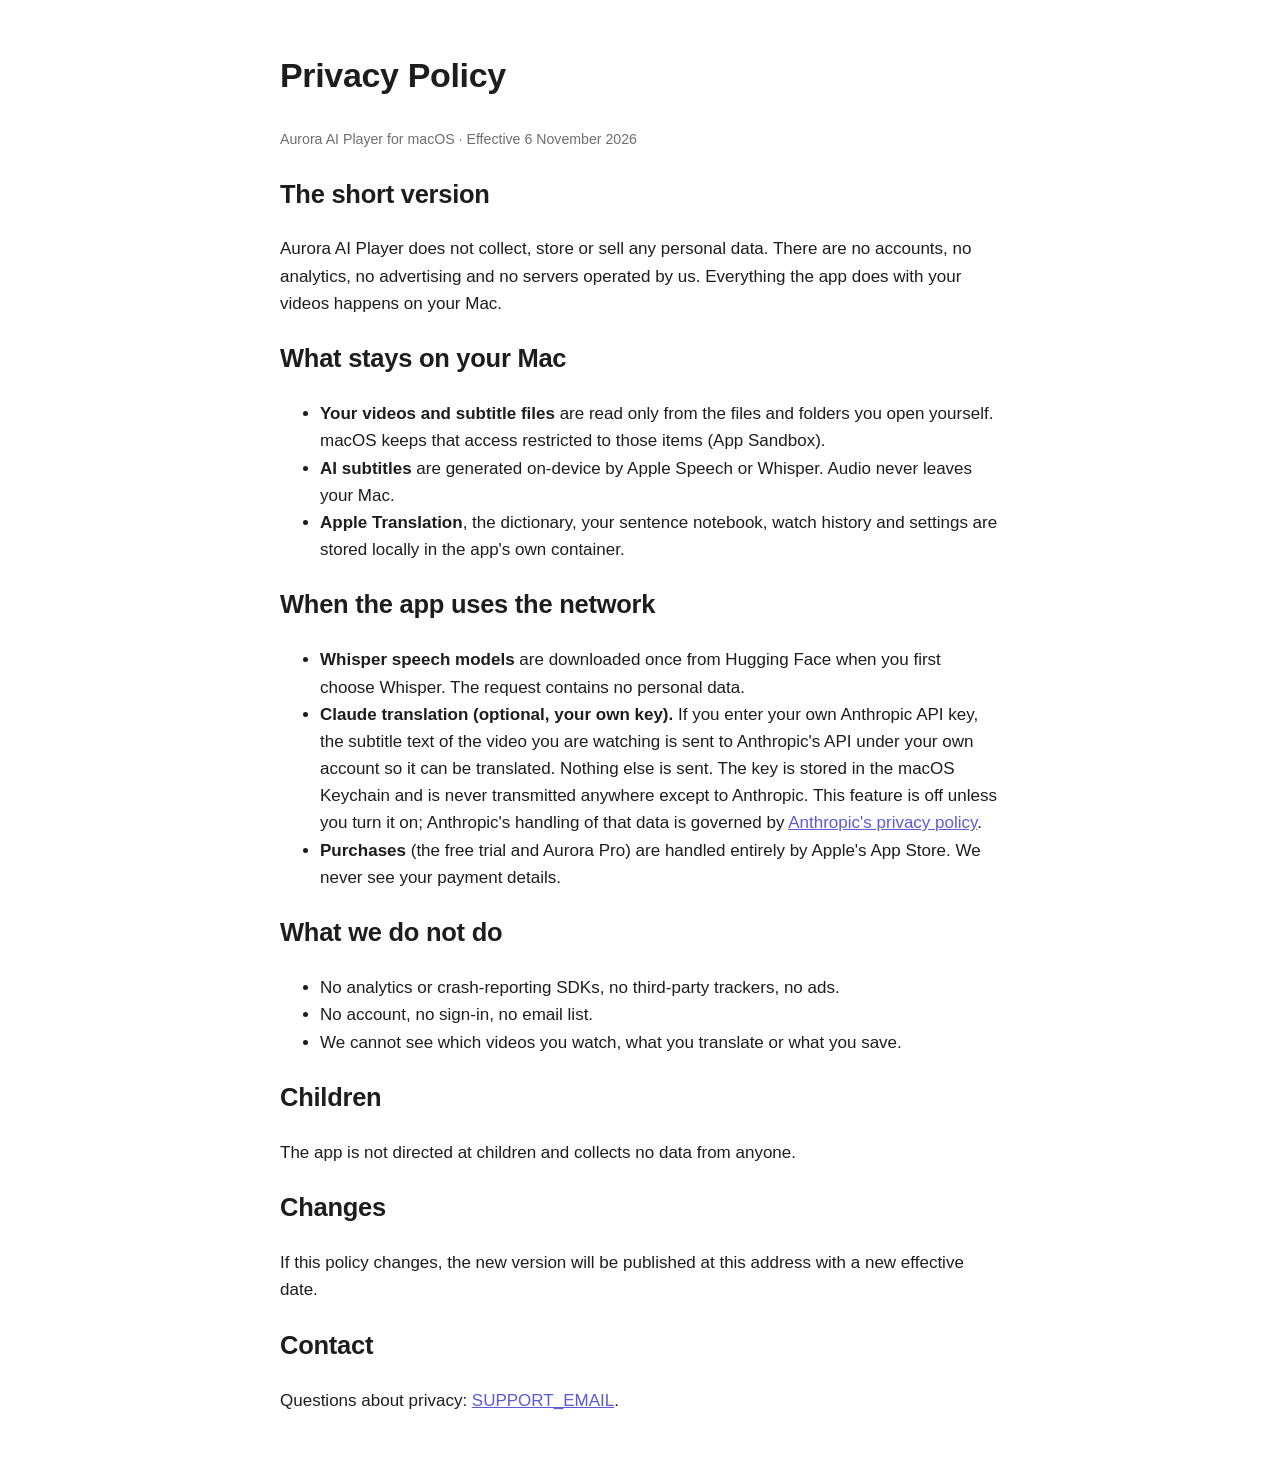
==== privacy.html @ 5f6b06f2 "Support and privacy policy pages for Aurora AI Player" ====
<!doctype html>
<html lang="en"><head><meta charset="utf-8"><meta name="viewport" content="width=device-width,initial-scale=1">
<title>Privacy Policy — Aurora AI Player</title>
<style>body{font:17px/1.6 -apple-system,BlinkMacSystemFont,"Helvetica Neue",sans-serif;max-width:720px;margin:48px auto;padding:0 20px;color:#1d1d1f}h1,h2{letter-spacing:-.01em}a{color:#5b5bd6}small{color:#6e6e73}</style></head>
<body>
<h1>Privacy Policy</h1>
<p><small>Aurora AI Player for macOS · Effective 6 November 2026</small></p>

<h2>The short version</h2>
<p>Aurora AI Player does not collect, store or sell any personal data. There are no accounts, no analytics, no advertising and no servers operated by us. Everything the app does with your videos happens on your Mac.</p>

<h2>What stays on your Mac</h2>
<ul>
<li><strong>Your videos and subtitle files</strong> are read only from the files and folders you open yourself. macOS keeps that access restricted to those items (App Sandbox).</li>
<li><strong>AI subtitles</strong> are generated on-device by Apple Speech or Whisper. Audio never leaves your Mac.</li>
<li><strong>Apple Translation</strong>, the dictionary, your sentence notebook, watch history and settings are stored locally in the app's own container.</li>
</ul>

<h2>When the app uses the network</h2>
<ul>
<li><strong>Whisper speech models</strong> are downloaded once from Hugging Face when you first choose Whisper. The request contains no personal data.</li>
<li><strong>Claude translation (optional, your own key).</strong> If you enter your own Anthropic API key, the subtitle text of the video you are watching is sent to Anthropic's API under your own account so it can be translated. Nothing else is sent. The key is stored in the macOS Keychain and is never transmitted anywhere except to Anthropic. This feature is off unless you turn it on; Anthropic's handling of that data is governed by <a href="https://www.anthropic.com/privacy">Anthropic's privacy policy</a>.</li>
<li><strong>Purchases</strong> (the free trial and Aurora Pro) are handled entirely by Apple's App Store. We never see your payment details.</li>
</ul>

<h2>What we do not do</h2>
<ul>
<li>No analytics or crash-reporting SDKs, no third-party trackers, no ads.</li>
<li>No account, no sign-in, no email list.</li>
<li>We cannot see which videos you watch, what you translate or what you save.</li>
</ul>

<h2>Children</h2>
<p>The app is not directed at children and collects no data from anyone.</p>

<h2>Changes</h2>
<p>If this policy changes, the new version will be published at this address with a new effective date.</p>

<h2>Contact</h2>
<p>Questions about privacy: <a href="mailto:SUPPORT_EMAIL">SUPPORT_EMAIL</a>.</p>
</body></html>
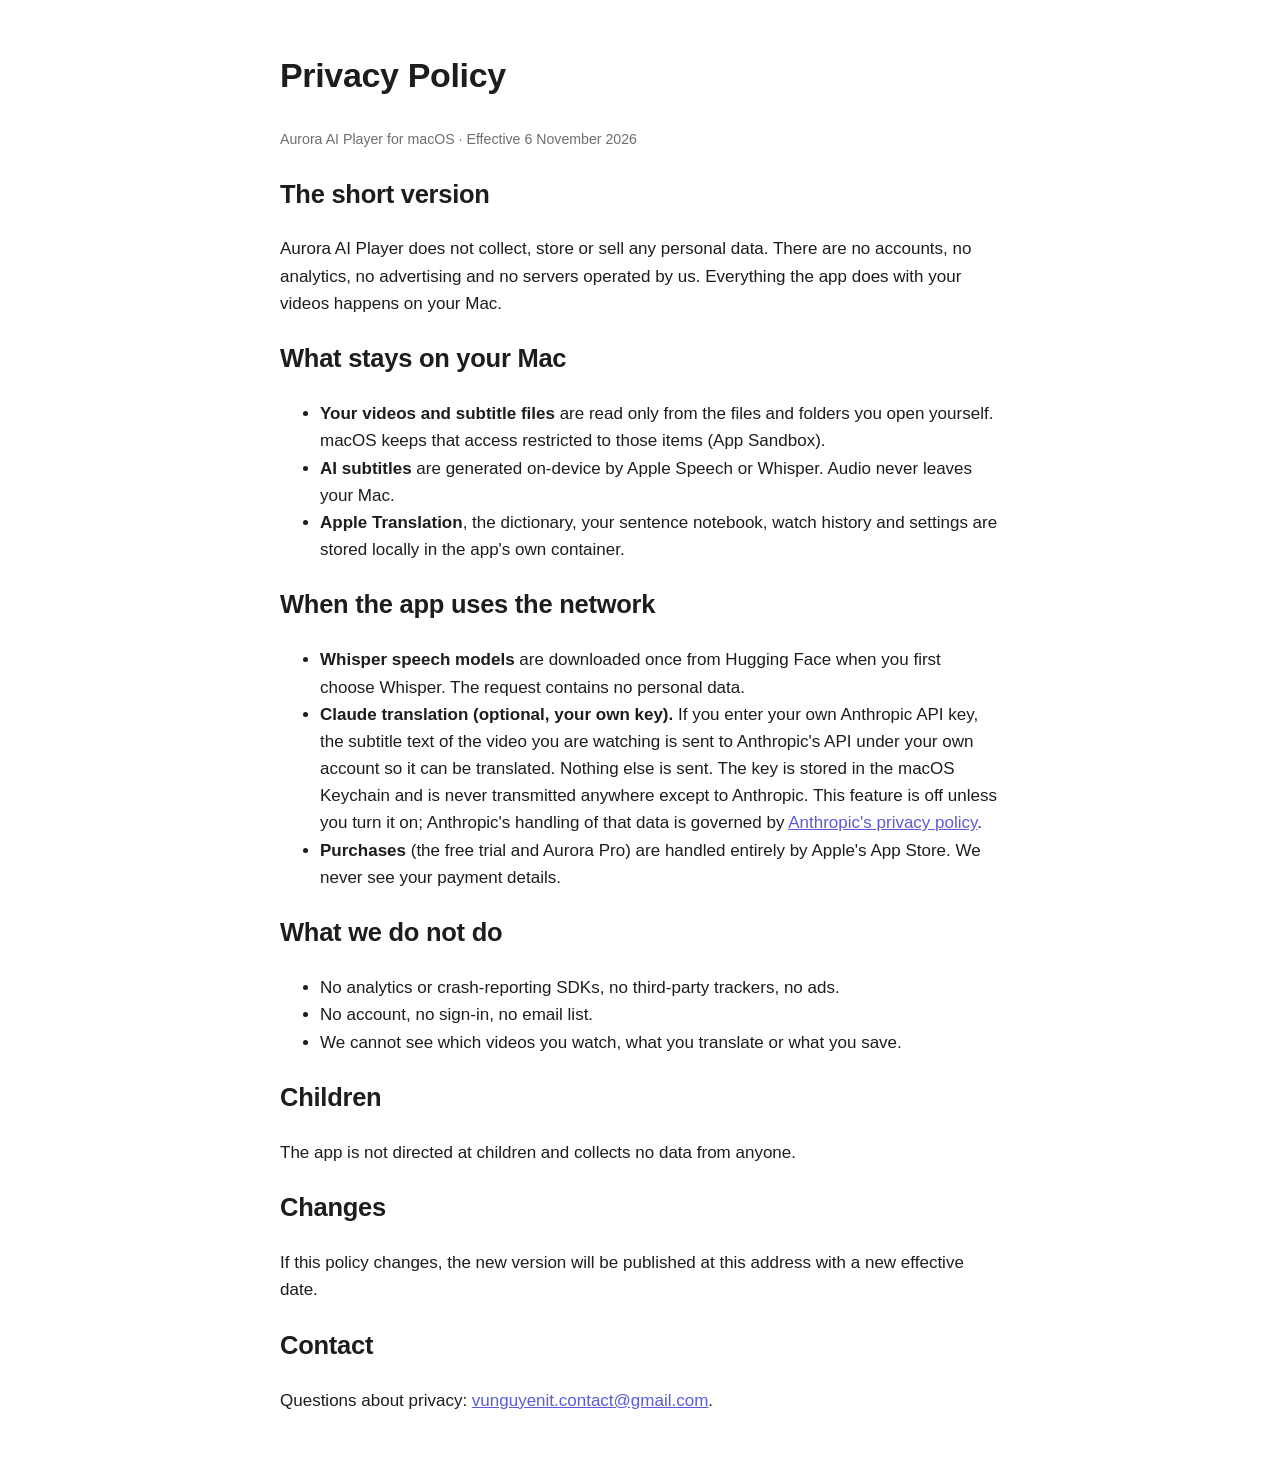
==== commit d271be8f: "Add support email" ====
--- a/privacy.html
+++ b/privacy.html
@@ -37,5 +37,5 @@
 <p>If this policy changes, the new version will be published at this address with a new effective date.</p>
 
 <h2>Contact</h2>
-<p>Questions about privacy: <a href="mailto:SUPPORT_EMAIL">SUPPORT_EMAIL</a>.</p>
+<p>Questions about privacy: <a href="mailto:vunguyenit.contact@gmail.com">vunguyenit.contact@gmail.com</a>.</p>
 </body></html>
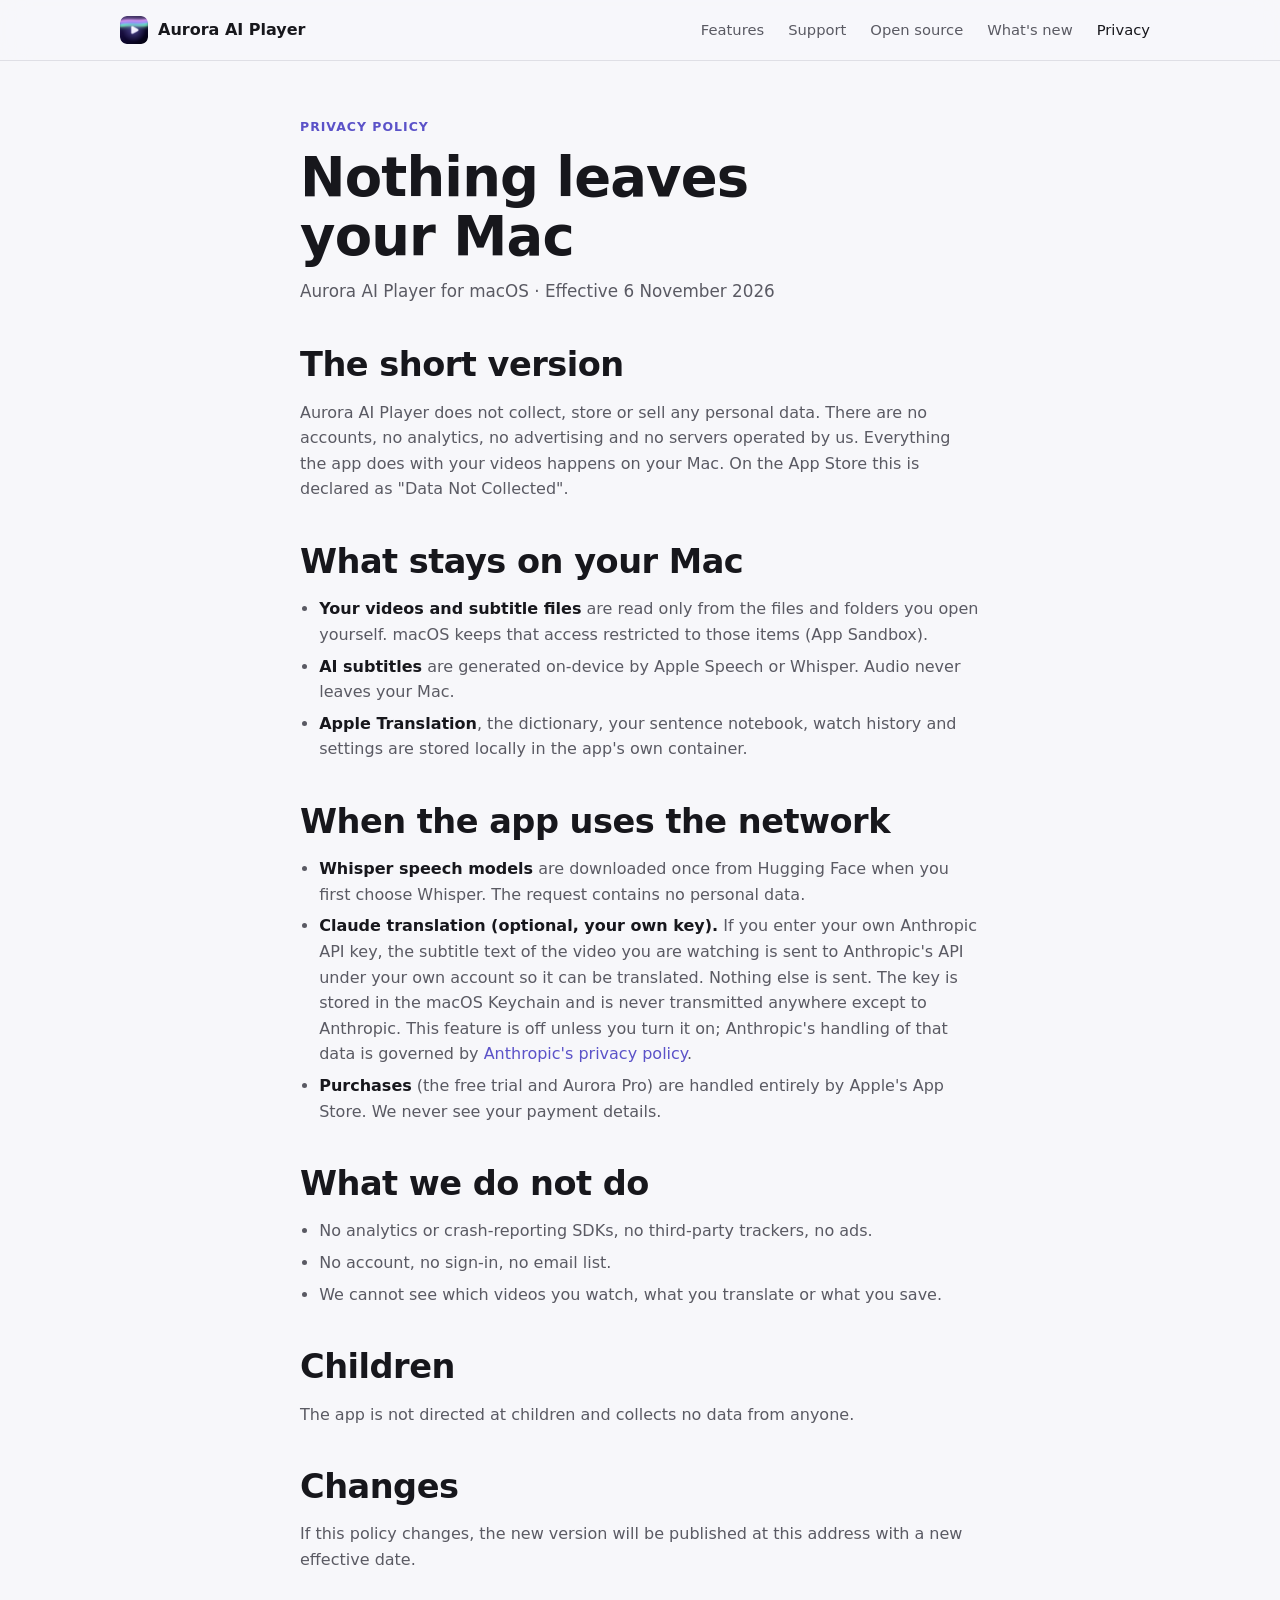
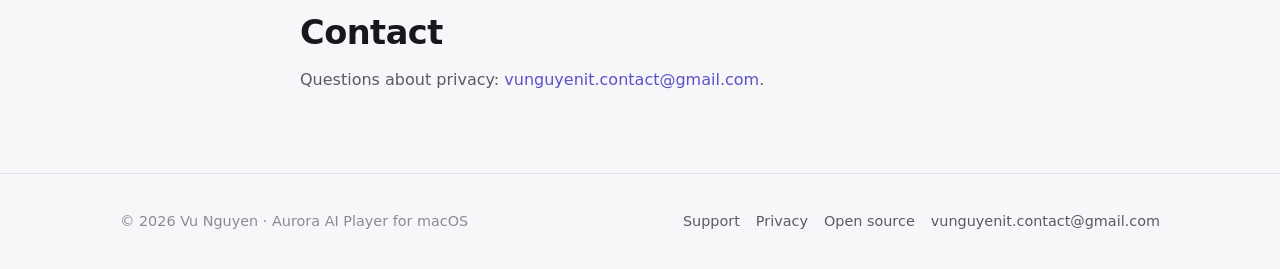
==== commit 8b3998ca: "Redesign site: landing, support/FAQ, open source (LGPL notices, build scripts, license texts), relea" ====
--- a/privacy.html
+++ b/privacy.html
@@ -1,41 +1,32 @@
 <!doctype html>
-<html lang="en"><head><meta charset="utf-8"><meta name="viewport" content="width=device-width,initial-scale=1">
-<title>Privacy Policy — Aurora AI Player</title>
-<style>body{font:17px/1.6 -apple-system,BlinkMacSystemFont,"Helvetica Neue",sans-serif;max-width:720px;margin:48px auto;padding:0 20px;color:#1d1d1f}h1,h2{letter-spacing:-.01em}a{color:#5b5bd6}small{color:#6e6e73}</style></head>
+<html lang="en"><head><meta charset="utf-8"><meta name="viewport" content="width=device-width,initial-scale=1,viewport-fit=cover">
+<title>Privacy Policy · Aurora AI Player</title><meta name="description" content="Aurora AI Player collects no data: no accounts, analytics or servers. Details on on-device processing and the optional Claude feature.">
+<link rel="icon" href="img/icon.png"><link rel="stylesheet" href="styles.css"></head>
 <body>
-<h1>Privacy Policy</h1>
-<p><small>Aurora AI Player for macOS · Effective 6 November 2026</small></p>
+<nav class="nav"><div class="wrap"><a class="brand" href="index.html"><img src="img/icon.png" alt="" width="28" height="28">Aurora AI Player</a><ul><li><a href="index.html">Features</a></li><li><a href="support.html">Support</a></li><li><a href="open-source.html">Open source</a></li><li><a href="changelog.html">What's new</a></li><li><a href="privacy.html" aria-current="page">Privacy</a></li></ul></div></nav>
 
-<h2>The short version</h2>
-<p>Aurora AI Player does not collect, store or sell any personal data. There are no accounts, no analytics, no advertising and no servers operated by us. Everything the app does with your videos happens on your Mac.</p>
+<main class="wrap narrow doc">
+ <header><span class="eyebrow">Privacy policy</span><h1>Nothing leaves your Mac</h1><p>Aurora AI Player for macOS · Effective 6 November 2026</p></header>
+ <section><h2>The short version</h2><p>Aurora AI Player does not collect, store or sell any personal data. There are no accounts, no analytics, no advertising and no servers operated by us. Everything the app does with your videos happens on your Mac. On the App Store this is declared as "Data Not Collected".</p></section>
+ <section><h2>What stays on your Mac</h2><ul>
+  <li><strong>Your videos and subtitle files</strong> are read only from the files and folders you open yourself. macOS keeps that access restricted to those items (App Sandbox).</li>
+  <li><strong>AI subtitles</strong> are generated on-device by Apple Speech or Whisper. Audio never leaves your Mac.</li>
+  <li><strong>Apple Translation</strong>, the dictionary, your sentence notebook, watch history and settings are stored locally in the app's own container.</li>
+ </ul></section>
+ <section><h2>When the app uses the network</h2><ul>
+  <li><strong>Whisper speech models</strong> are downloaded once from Hugging Face when you first choose Whisper. The request contains no personal data.</li>
+  <li><strong>Claude translation (optional, your own key).</strong> If you enter your own Anthropic API key, the subtitle text of the video you are watching is sent to Anthropic's API under your own account so it can be translated. Nothing else is sent. The key is stored in the macOS Keychain and is never transmitted anywhere except to Anthropic. This feature is off unless you turn it on; Anthropic's handling of that data is governed by <a href="https://www.anthropic.com/privacy">Anthropic's privacy policy</a>.</li>
+  <li><strong>Purchases</strong> (the free trial and Aurora Pro) are handled entirely by Apple's App Store. We never see your payment details.</li>
+ </ul></section>
+ <section><h2>What we do not do</h2><ul>
+  <li>No analytics or crash-reporting SDKs, no third-party trackers, no ads.</li>
+  <li>No account, no sign-in, no email list.</li>
+  <li>We cannot see which videos you watch, what you translate or what you save.</li>
+ </ul></section>
+ <section><h2>Children</h2><p>The app is not directed at children and collects no data from anyone.</p></section>
+ <section><h2>Changes</h2><p>If this policy changes, the new version will be published at this address with a new effective date.</p></section>
+ <section><h2>Contact</h2><p>Questions about privacy: <a href="mailto:vunguyenit.contact@gmail.com">vunguyenit.contact@gmail.com</a>.</p></section>
+</main>
 
-<h2>What stays on your Mac</h2>
-<ul>
-<li><strong>Your videos and subtitle files</strong> are read only from the files and folders you open yourself. macOS keeps that access restricted to those items (App Sandbox).</li>
-<li><strong>AI subtitles</strong> are generated on-device by Apple Speech or Whisper. Audio never leaves your Mac.</li>
-<li><strong>Apple Translation</strong>, the dictionary, your sentence notebook, watch history and settings are stored locally in the app's own container.</li>
-</ul>
-
-<h2>When the app uses the network</h2>
-<ul>
-<li><strong>Whisper speech models</strong> are downloaded once from Hugging Face when you first choose Whisper. The request contains no personal data.</li>
-<li><strong>Claude translation (optional, your own key).</strong> If you enter your own Anthropic API key, the subtitle text of the video you are watching is sent to Anthropic's API under your own account so it can be translated. Nothing else is sent. The key is stored in the macOS Keychain and is never transmitted anywhere except to Anthropic. This feature is off unless you turn it on; Anthropic's handling of that data is governed by <a href="https://www.anthropic.com/privacy">Anthropic's privacy policy</a>.</li>
-<li><strong>Purchases</strong> (the free trial and Aurora Pro) are handled entirely by Apple's App Store. We never see your payment details.</li>
-</ul>
-
-<h2>What we do not do</h2>
-<ul>
-<li>No analytics or crash-reporting SDKs, no third-party trackers, no ads.</li>
-<li>No account, no sign-in, no email list.</li>
-<li>We cannot see which videos you watch, what you translate or what you save.</li>
-</ul>
-
-<h2>Children</h2>
-<p>The app is not directed at children and collects no data from anyone.</p>
-
-<h2>Changes</h2>
-<p>If this policy changes, the new version will be published at this address with a new effective date.</p>
-
-<h2>Contact</h2>
-<p>Questions about privacy: <a href="mailto:vunguyenit.contact@gmail.com">vunguyenit.contact@gmail.com</a>.</p>
-</body></html>
+<footer><div class="wrap"><div>© 2026 Vu Nguyen · Aurora AI Player for macOS</div><ul><li><a href="support.html">Support</a></li><li><a href="privacy.html">Privacy</a></li><li><a href="open-source.html">Open source</a></li><li><a href="mailto:vunguyenit.contact@gmail.com">vunguyenit.contact@gmail.com</a></li></ul></div></footer>
+</body></html>
--- a/styles.css
+++ b/styles.css
@@ -0,0 +1,135 @@
+/* Aurora AI Player site — dark-first, video-black ground, single purple accent (same as the app). */
+:root{
+  --bg:#0F0F12;--bg-2:#15151A;--surface:#1C1C1E;--elevated:#26262A;--line:rgba(255,255,255,.08);
+  --fg:#F2F2F4;--fg-2:#A3A3A9;--fg-3:#6E6E73;
+  --accent:#7F77DD;--accent-strong:#9A93F0;--accent-ink:#0F0F12;--accent-soft:rgba(127,119,221,.14);
+  --ok:#5CC27A;
+  --font:-apple-system,BlinkMacSystemFont,"SF Pro Text","Inter",system-ui,"Helvetica Neue",Arial,sans-serif;
+  --mono:ui-monospace,"SF Mono",Menlo,Consolas,monospace;
+  --r:14px;--r-lg:22px;--max:1080px;
+  color-scheme:dark;
+}
+@media (prefers-color-scheme: light){:root:not([data-theme="dark"]){
+  --bg:#F7F7FA;--bg-2:#FFFFFF;--surface:#FFFFFF;--elevated:#F0F0F5;--line:rgba(20,20,40,.1);
+  --fg:#17171C;--fg-2:#5A5A63;--fg-3:#8A8A93;--accent:#6A62D0;--accent-strong:#5B52C8;--accent-ink:#FFFFFF;--accent-soft:rgba(106,98,208,.12);
+  color-scheme:light}}
+:root[data-theme="light"]{
+  --bg:#F7F7FA;--bg-2:#FFFFFF;--surface:#FFFFFF;--elevated:#F0F0F5;--line:rgba(20,20,40,.1);
+  --fg:#17171C;--fg-2:#5A5A63;--fg-3:#8A8A93;--accent:#6A62D0;--accent-strong:#5B52C8;--accent-ink:#FFFFFF;--accent-soft:rgba(106,98,208,.12);
+  color-scheme:light}
+
+*{box-sizing:border-box}
+html{-webkit-text-size-adjust:100%}
+body{margin:0;background:var(--bg);color:var(--fg);font:16px/1.6 var(--font);-webkit-font-smoothing:antialiased}
+a{color:var(--accent-strong);text-decoration:none}
+a:hover{text-decoration:underline}
+img{max-width:100%;display:block}
+h1,h2,h3{letter-spacing:-.015em;text-wrap:balance;margin:0}
+h1{font-size:clamp(2rem,5vw,3.4rem);line-height:1.08;font-weight:600}
+h2{font-size:clamp(1.5rem,3vw,2.1rem);line-height:1.2;font-weight:600}
+h3{font-size:1.05rem;font-weight:600}
+p{margin:0}
+code{font:.92em var(--mono);background:var(--elevated);padding:.1em .4em;border-radius:6px}
+pre{font:.86rem/1.55 var(--mono);background:var(--surface);border:1px solid var(--line);border-radius:var(--r);padding:16px 18px;overflow-x:auto;margin:0}
+pre code{background:none;padding:0}
+.wrap{max-width:var(--max);margin:0 auto;padding-left:max(20px,env(safe-area-inset-left,0px));padding-right:max(20px,env(safe-area-inset-right,0px))}
+.narrow{max-width:720px}
+.eyebrow{font-size:.78rem;letter-spacing:.08em;text-transform:uppercase;color:var(--accent-strong);font-weight:600}
+.muted{color:var(--fg-2)}
+.small{font-size:.9rem}
+
+/* nav */
+.nav{position:sticky;top:0;z-index:10;background:color-mix(in srgb,var(--bg) 82%,transparent);backdrop-filter:saturate(1.4) blur(14px);-webkit-backdrop-filter:saturate(1.4) blur(14px);border-bottom:1px solid var(--line)}
+.nav .wrap{display:flex;align-items:center;gap:18px;min-height:60px}
+.brand{display:flex;align-items:center;gap:10px;color:var(--fg);font-weight:600;white-space:nowrap}
+.brand img{width:28px;height:28px;border-radius:7px}
+.nav ul{display:flex;gap:4px;list-style:none;margin:0 0 0 auto;padding:0;flex-wrap:wrap;justify-content:flex-end}
+.nav li a{display:inline-block;padding:6px 10px;border-radius:8px;color:var(--fg-2);font-size:.92rem}
+.nav li a:hover{color:var(--fg);background:var(--elevated);text-decoration:none}
+.nav li a[aria-current]{color:var(--fg)}
+
+/* buttons */
+.btn{display:inline-flex;align-items:center;gap:8px;padding:11px 18px;border-radius:12px;font-weight:600;font-size:.95rem;border:1px solid var(--line);color:var(--fg);background:var(--surface);transition:transform .15s,background .15s}
+.btn:hover{text-decoration:none;background:var(--elevated);transform:translateY(-1px)}
+.btn.primary{background:var(--accent);border-color:transparent;color:var(--accent-ink)}
+.btn.primary:hover{background:var(--accent-strong)}
+.btn svg{width:18px;height:18px;fill:currentColor}
+.btn:focus-visible,a:focus-visible{outline:2px solid var(--accent-strong);outline-offset:2px}
+
+/* sections */
+.section{padding-block:72px}
+.section + .section{border-top:1px solid var(--line)}
+.head{display:grid;gap:10px;max-width:640px;margin-bottom:36px}
+.hero{padding-block:72px 48px}
+.hero .wrap{display:grid;gap:36px}
+.hero-copy{display:grid;gap:20px;max-width:620px}
+.hero .lead{font-size:1.15rem;color:var(--fg-2);max-width:54ch}
+.cta{display:flex;gap:12px;flex-wrap:wrap;align-items:center}
+.cta .note{color:var(--fg-3);font-size:.88rem}
+.shot{border-radius:var(--r-lg);overflow:hidden;border:1px solid var(--line);box-shadow:0 30px 80px -30px rgba(0,0,0,.7);background:#000}
+.shot img{width:100%;aspect-ratio:16/10;object-fit:cover}
+
+.grid{display:grid;gap:18px;grid-template-columns:repeat(auto-fit,minmax(240px,1fr))}
+.card{background:var(--surface);border:1px solid var(--line);border-radius:var(--r);padding:22px;display:grid;gap:8px;align-content:start}
+.card h3{display:flex;align-items:center;gap:10px}
+.card p{color:var(--fg-2);font-size:.95rem}
+.ico{width:34px;height:34px;border-radius:9px;background:var(--accent-soft);display:grid;place-items:center;flex:none}
+.ico svg{width:18px;height:18px;fill:none;stroke:var(--accent-strong);stroke-width:1.8;stroke-linecap:round;stroke-linejoin:round}
+
+.chips{display:flex;gap:8px;flex-wrap:wrap}
+.chip{font:.82rem var(--mono);padding:5px 10px;border-radius:999px;background:var(--elevated);color:var(--fg-2);border:1px solid var(--line)}
+
+.feature{display:grid;gap:28px;align-items:center;grid-template-columns:1fr}
+@media (min-width:860px){.feature{grid-template-columns:5fr 6fr}.feature.flip .shot{order:-1}}
+.feature .copy{display:grid;gap:12px}
+.feature .copy p{color:var(--fg-2)}
+.feature + .feature{margin-top:56px}
+.keys{display:flex;gap:8px;flex-wrap:wrap;margin-top:6px}
+.key{font:.8rem var(--mono);padding:3px 8px;border-radius:7px;background:var(--elevated);border:1px solid var(--line);color:var(--fg-2)}
+
+/* pricing */
+.plans{display:grid;gap:18px;grid-template-columns:repeat(auto-fit,minmax(260px,1fr));max-width:760px}
+.plan{background:var(--surface);border:1px solid var(--line);border-radius:var(--r-lg);padding:26px;display:grid;gap:14px;align-content:start}
+.plan.pro{border-color:color-mix(in srgb,var(--accent) 55%,var(--line));background:linear-gradient(180deg,var(--accent-soft),transparent 60%),var(--surface)}
+.price{font-size:2.2rem;font-weight:600;letter-spacing:-.02em;font-variant-numeric:tabular-nums}
+.price small{font-size:.95rem;font-weight:400;color:var(--fg-2);letter-spacing:0}
+.plan ul{margin:0;padding:0;list-style:none;display:grid;gap:8px;color:var(--fg-2);font-size:.95rem}
+.plan li{display:flex;gap:10px;align-items:flex-start}
+.plan li::before{content:"";flex:none;width:7px;height:7px;border-radius:50%;background:var(--accent-strong);margin-top:.55em}
+
+/* doc pages */
+.doc{padding-block:56px 80px;display:grid;gap:40px}
+.doc header{display:grid;gap:12px}
+.doc header p{color:var(--fg-2);font-size:1.05rem}
+.doc section{display:grid;gap:14px}
+.doc section p,.doc section li{color:var(--fg-2)}
+.doc ul{margin:0;padding-left:1.2em;display:grid;gap:6px}
+.doc strong{color:var(--fg)}
+dl.faq{margin:0;display:grid;gap:4px}
+dl.faq dt{font-weight:600;padding-top:18px;border-top:1px solid var(--line)}
+dl.faq dt:first-child{border-top:0;padding-top:0}
+dl.faq dd{margin:6px 0 16px;color:var(--fg-2)}
+.callout{background:var(--surface);border:1px solid var(--line);border-left:3px solid var(--accent);border-radius:var(--r);padding:16px 18px;color:var(--fg-2)}
+.callout strong{color:var(--fg)}
+.contact{display:flex;gap:12px;flex-wrap:wrap;align-items:center}
+.email{font:1rem var(--mono);background:var(--elevated);border:1px solid var(--line);padding:8px 12px;border-radius:10px;color:var(--fg);user-select:all}
+
+.tbl{overflow-x:auto;border:1px solid var(--line);border-radius:var(--r)}
+table{border-collapse:collapse;width:100%;min-width:640px;font-size:.92rem}
+th,td{text-align:left;padding:11px 14px;border-top:1px solid var(--line);vertical-align:top}
+th{border-top:0;background:var(--surface);font-weight:600;color:var(--fg-2);font-size:.8rem;letter-spacing:.05em;text-transform:uppercase}
+td{color:var(--fg-2)}td:first-child{color:var(--fg);font-weight:600;white-space:nowrap}
+td a{white-space:nowrap}
+
+.release{display:grid;gap:10px;padding:22px 0;border-top:1px solid var(--line)}
+.release:first-of-type{border-top:0;padding-top:0}
+.release .meta{display:flex;gap:12px;align-items:baseline;flex-wrap:wrap}
+.release .ver{font-size:1.3rem;font-weight:600;font-variant-numeric:tabular-nums}
+.release .date{color:var(--fg-3);font-size:.9rem}
+.tag{font-size:.75rem;padding:2px 8px;border-radius:999px;background:var(--accent-soft);color:var(--accent-strong);font-weight:600}
+
+footer{border-top:1px solid var(--line);padding-block:36px;color:var(--fg-3);font-size:.9rem}
+footer .wrap{display:flex;gap:18px;flex-wrap:wrap;justify-content:space-between;align-items:center}
+footer ul{display:flex;gap:16px;list-style:none;margin:0;padding:0;flex-wrap:wrap}
+footer a{color:var(--fg-2)}
+@media (prefers-reduced-motion: reduce){*{transition:none!important}}
